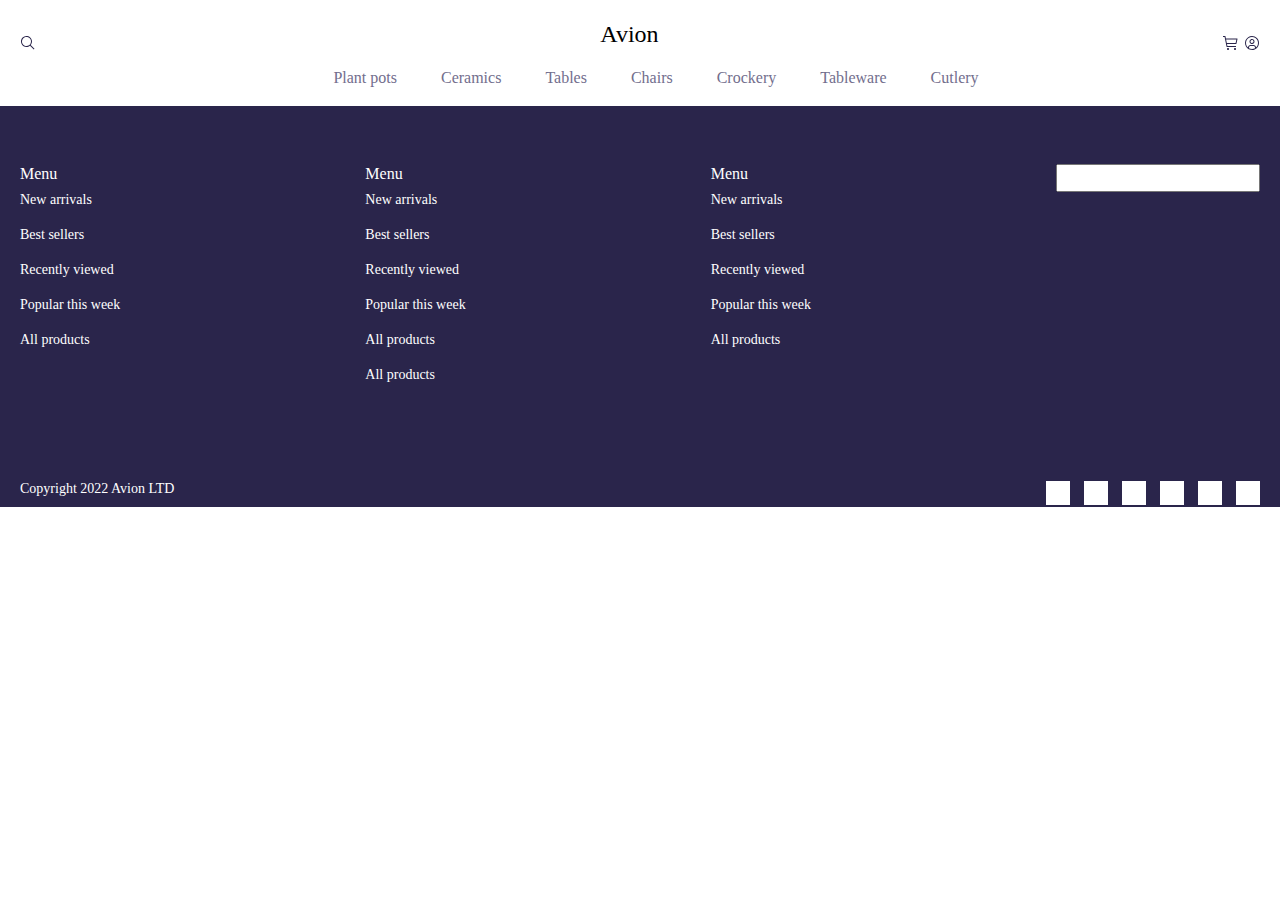
==== index.html @ 00189618 "first commit" ====
<!DOCTYPE html>
<html lang="en">
  <head>
    <meta charset="UTF-8" />
    <meta name="viewport" content="width=device-width, initial-scale=1.0" />
    <title>Document</title>
    <link rel="stylesheet" href="./css/stayle.min.css" />
    <link
      href="https://cdn.jsdelivr.net/npm/bootstrap@5.3.3/dist/css/bootstrap.min.css"
      rel="stylesheet"
      integrity="sha384-QWTKZyjpPEjISv5WaRU9OFeRpok6YctnYmDr5pNlyT2bRjXh0JMhjY6hW+ALEwIH"
      crossorigin="anonymous"
    />
  </head>
  <body>
    <nav class="headera--a">
      <div class="_container_">
        <div
          class="d-flex justify-content-between align-items-center"
          style="padding-top: 20px"
        >
          <img src="./img/Search (2).svg" alt="No img" />
          <p class="head3--p1">Avion</p>
          <div>
            <img src="./img/Shopping--cart.svg" alt="No img" />
            <img src="./img/User--avatar.svg" alt="No img" />
          </div>
        </div>
        <div>
          <ul
            class="d-flex justify-content-center header--_1"
            style="gap: 44px"
          >
            <li><a href="">Plant pots</a></li>
            <li><a href="">Ceramics</a></li>
            <li><a href="">Tables</a></li>
            <li><a href="">Chairs</a></li>
            <li><a href="">Crockery</a></li>
            <li><a href="">Tableware</a></li>
            <li><a href="">Cutlery</a></li>
          </ul>
        </div>
      </div>
    </nav>
    <div class="headera--b">
      <div class="_container_">
        <div class="navbar bg-body-tertiary fixed-top" style="margin: 20px">
          <div class="container-fluid">
            <a class="navbar-brand" href="#">Avion</a>
            <button
              class="navbar-toggler"
              type="button"
              data-bs-toggle="offcanvas"
              data-bs-target="#offcanvasNavbar"
              aria-controls="offcanvasNavbar"
              aria-label="Toggle navigation"
            >
              <span class="navbar-toggler-icon"></span>
            </button>
            <div
              class="offcanvas offcanvas-end"
              tabindex="-1"
              id="offcanvasNavbar"
              aria-labelledby="offcanvasNavbarLabel"
            >
              <div class="offcanvas-header">
                <h5 class="offcanvas-title" id="offcanvasNavbarLabel">Avion</h5>
                <button
                  type="button"
                  class="btn-close"
                  data-bs-dismiss="offcanvas"
                  aria-label="Close"
                ></button>
              </div>
              <div class="offcanvas-body" style="margin: 20px !important">
                <ul
                  class="navbar-nav justify-content-end flex-grow-1 pe-3"
                  style="padding-left: 20px; text-align: center"
                >
                  <li><a href="">Plant pots</a></li>
                  <li><a href="">Ceramics</a></li>
                  <li><a href="">Tables</a></li>
                  <li><a href="">Chairs</a></li>
                  <li><a href="">Crockery</a></li>
                  <li><a href="">Tableware</a></li>
                  <li><a href="">Cutlery</a></li>
                </ul>
              </div>
            </div>
          </div>
        </div>
      </div>
    </div>
    <footer style="background: rgba(42, 37, 75, 1)">
      <div class="_container_">
        <div
          class="d-flex footer__-flex justify-content-between _-foot-_"
          style="padding: 58px 0px 79px 0px"
        >
          <div>
            <h4>Menu</h4>
            <p>New arrivals</p>
            <p>Best sellers</p>
            <p>Recently viewed</p>
            <p>Popular this week</p>
            <p>All products</p>
          </div>
          <div>
            <h4>Menu</h4>
            <p>New arrivals</p>
            <p>Best sellers</p>
            <p>Recently viewed</p>
            <p>Popular this week</p>
            <p>All products</p>
            <p>All products</p>
          </div>
          <div>
            <h4>Menu</h4>
            <p>New arrivals</p>
            <p>Best sellers</p>
            <p>Recently viewed</p>
            <p>Popular this week</p>
            <p>All products</p>
          </div>
          <div>
            <form action="">
              <input type="text" name="" id="" />
            </form>
          </div>
        </div>
        <div class="d-flex justify-content-between">
          <h2>Copyright 2022 Avion LTD</h2>
          <div class="d-flex align-items-center" style="gap: 14px">
            <img src="./img/footer-imgs/Logo--linkedin.svg" alt="No img?" />
            <img src="./img/footer-imgs/Logo--facebook.svg" alt="No img?" />
            <img src="./img/footer-imgs/Logo--instagram.svg" alt="No img?" />
            <img src="./img/footer-imgs/Logo--skype.svg" alt="No img?" />
            <img src="./img/footer-imgs/Logo--twitter.svg" alt="No img?" />
            <img src="./img/footer-imgs/Logo--pinterest.svg" alt="No img?" />
          </div>
        </div>
      </div>
    </footer>
    <script
      src="https://cdn.jsdelivr.net/npm/bootstrap@5.3.3/dist/js/bootstrap.bundle.min.js"
      integrity="sha384-YvpcrYf0tY3lHB60NNkmXc5s9fDVZLESaAA55NDzOxhy9GkcIdslK1eN7N6jIeHz"
      crossorigin="anonymous"
    ></script>
  </body>
</html>
---- css/stayle.min.css ----
@import"https://fonts.googleapis.com/css2?family=Major+Mono+Display&display=swap";*{margin:0;padding:0}*,*::before,*::after{box-sizing:border-box}._container_{max-width:1320px;margin-left:auto;margin-right:auto;padding-left:20px;padding-right:20px}nav{position:sticky;top:0px;background-color:#fff}.head3--p1{font-family:Clash Display;font-size:24px;font-weight:400;line-height:29.52px;color:#000;text-align:left}@media(max-width: 575px){.headera--a{display:none !important}}@media(max-width: 740px){.headera--a .header--_1{gap:20px !important}}.headera--a .header--_1 li{list-style:none}.headera--a .header--_1 li a{font-family:Satoshi;font-size:16px;font-weight:400;line-height:21.6px;color:#726e8d;text-decoration:none;margin-top:40px;text-align:left}.headera--b{margin-top:20px;display:none}@media(max-width: 575px){.headera--b{display:block;padding-top:100px !important;padding:0px 20px}}.headera--b li{padding-top:10px;list-style:none}.headera--b li a{font-family:Satoshi;font-size:16px;font-weight:400;line-height:21.6px;color:#726e8d;text-decoration:none;margin-top:40px;text-align:left}@media(max-width: 576px){.footer__-flex{flex-direction:column !important}}.footer__-flex h4{font-family:Clash Display;font-size:16px;font-weight:400;line-height:19.68px;color:#fff;text-align:left}.footer__-flex p{font-family:Satoshi;font-size:14px;font-weight:400;line-height:18.9px;color:#fff;text-align:left}footer h2{font-family:Satoshi;font-size:14px;font-weight:400;line-height:18.9px;color:#fff}
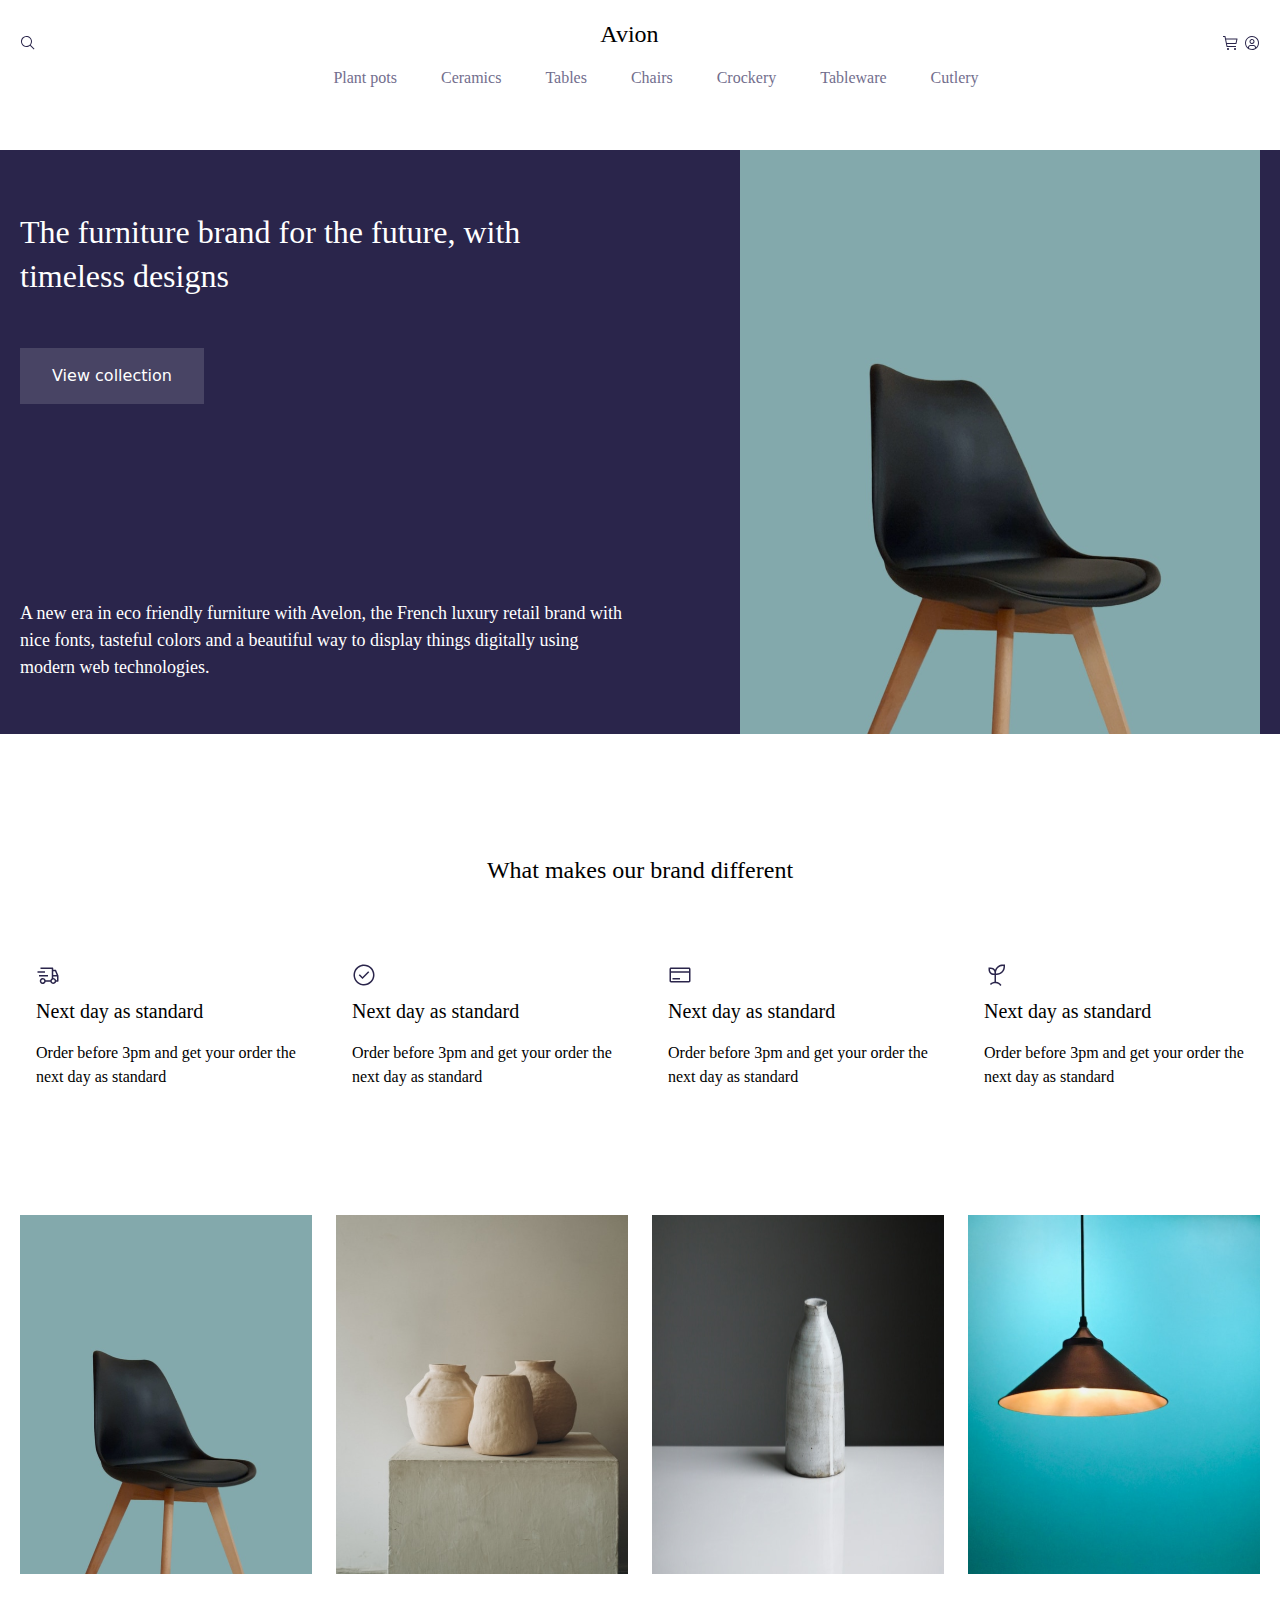
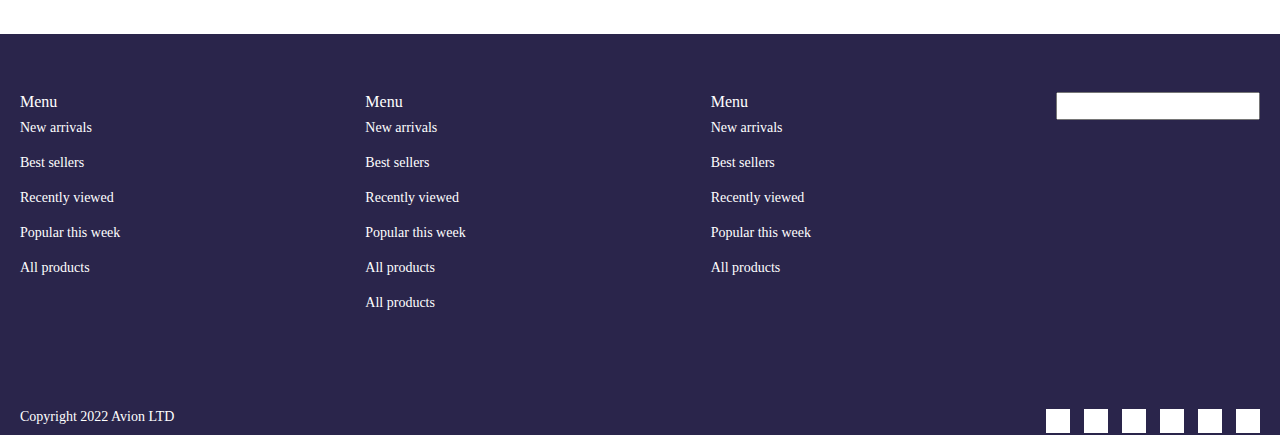
==== commit 92b39c38: "gitdfgdijfgd" ====
--- a/index.html
+++ b/index.html
@@ -5,6 +5,7 @@
     <meta name="viewport" content="width=device-width, initial-scale=1.0" />
     <title>Document</title>
     <link rel="stylesheet" href="./css/stayle.min.css" />
+    <link rel="stylesheet" href="./css/home.min.css" />
     <link
       href="https://cdn.jsdelivr.net/npm/bootstrap@5.3.3/dist/css/bootstrap.min.css"
       rel="stylesheet"
@@ -31,13 +32,13 @@
             class="d-flex justify-content-center header--_1"
             style="gap: 44px"
           >
-            <li><a href="">Plant pots</a></li>
-            <li><a href="">Ceramics</a></li>
-            <li><a href="">Tables</a></li>
-            <li><a href="">Chairs</a></li>
-            <li><a href="">Crockery</a></li>
-            <li><a href="">Tableware</a></li>
-            <li><a href="">Cutlery</a></li>
+            <li><a href="./index.html">Plant pots</a></li>
+            <li><a href="./pages/Ceramics.html">Ceramics</a></li>
+            <li><a href="./pages/Tables.html">Tables</a></li>
+            <li><a href="./pages/Chairs.html">Chairs</a></li>
+            <li><a href="./pages/Crockery.html">Crockery</a></li>
+            <li><a href="./pages/Tableware.html">Tableware</a></li>
+            <li><a href="./pages/Cutlery.html">Cutlery</a></li>
           </ul>
         </div>
       </div>
@@ -77,18 +78,102 @@
                   class="navbar-nav justify-content-end flex-grow-1 pe-3"
                   style="padding-left: 20px; text-align: center"
                 >
-                  <li><a href="">Plant pots</a></li>
-                  <li><a href="">Ceramics</a></li>
-                  <li><a href="">Tables</a></li>
-                  <li><a href="">Chairs</a></li>
-                  <li><a href="">Crockery</a></li>
-                  <li><a href="">Tableware</a></li>
-                  <li><a href="">Cutlery</a></li>
+                  <li><a href="./index.html">Plant pots</a></li>
+                  <li><a href="./pages/Ceramics.html">Ceramics</a></li>
+                  <li><a href="./pages/Tables.html">Tables</a></li>
+                  <li><a href="./pages/Chairs.html">Chairs</a></li>
+                  <li><a href="./pages/Crockery.html">Crockery</a></li>
+                  <li><a href="./pages/Tableware.html">Tableware</a></li>
+                  <li><a href="./pages/Cutlery.html">Cutlery</a></li>
                 </ul>
               </div>
             </div>
           </div>
         </div>
+      </div>
+    </div>
+
+    <div style="background: rgba(42, 37, 75, 1)">
+      <div class="_container_">
+        <div class="home__void d-flex justify-content-between">
+          <div class="void__left">
+            <h1>The furniture brand for the future, with timeless designs</h1>
+            <button>View collection</button>
+            <p>
+              A new era in eco friendly furniture with Avelon, the French luxury
+              retail brand with nice fonts, tasteful colors and a beautiful way
+              to display things digitally using modern web technologies.
+            </p>
+          </div>
+          <img
+            class="void__right"
+            src="./img/home-img/Right Image.svg"
+            alt="No img?"
+          />
+        </div>
+      </div>
+    </div>
+
+    <div class="_container_">
+      <h3 class="catd-hand">What makes our brand different</h3>
+      <div
+        class="row row-cols-1 row-cols-md-4 g-4"
+        style="padding-bottom: 86px"
+      >
+        <div class="col" style="position: relative; z-index: -1">
+          <div class="card h-100" style="border: none">
+            <div class="card-body">
+              <img src="./img/home-img/Delivery.svg" alt="No img?" />
+              <h1>Next day as standard</h1>
+              <p>
+                Order before 3pm and get your order the next day as standard
+              </p>
+            </div>
+          </div>
+        </div>
+        <div class="col" style="position: relative; z-index: -1">
+          <div class="card h-100" style="border: none">
+            <div class="card-body">
+              <img src="./img/home-img/Checkmark--outline.svg" alt="No img?" />
+              <h1>Next day as standard</h1>
+              <p>
+                Order before 3pm and get your order the next day as standard
+              </p>
+            </div>
+          </div>
+        </div>
+        <div class="col" style="position: relative; z-index: -1">
+          <div class="card h-100" style="border: none">
+            <div class="card-body">
+              <img src="./img/home-img/Purchase.svg" alt="No img?" />
+              <h1>Next day as standard</h1>
+              <p>
+                Order before 3pm and get your order the next day as standard
+              </p>
+            </div>
+          </div>
+        </div>
+        <div class="col" style="position: relative; z-index: -1">
+          <div class="card h-100" style="border: none">
+            <div class="card-body">
+              <img src="./img/home-img/Sprout.svg" alt="No img?" />
+              <h1>Next day as standard</h1>
+              <p>
+                Order before 3pm and get your order the next day as standard
+              </p>
+            </div>
+          </div>
+        </div>
+      </div>
+    </div>
+
+    <div class="_container_">
+      <h1></h1>
+      <div class="row row-cols-2 row-cols-md-4 g-12" style="padding-bottom: 60px;">
+        <div class="col"><img class="img-siize" src="./img/home-img/Photo (1).svg" alt="No img?"></div>
+        <div class="col"><img class="img-siize" src="./img/home-img/Photo.svg" alt="No img?"></div>
+        <div class="col"><img class="img-siize" src="./img/home-img/Photo (2).svg" alt="No img?"></div>
+        <div class="col"><img class="img-siize" src="./img/home-img/Photo (3).svg" alt="No img?"></div>
       </div>
     </div>
     <footer style="background: rgba(42, 37, 75, 1)">
@@ -147,4 +232,4 @@
       crossorigin="anonymous"
     ></script>
   </body>
-</html>+</html>
--- a/css/home.min.css
+++ b/css/home.min.css
@@ -0,0 +1 @@
+.home__void{margin-top:60px}@media(max-width: 642px){.home__void .void__left{display:flex;flex-direction:column;align-items:center}}.home__void .void__left h1{padding-top:60px;font-family:Clash Display;font-size:32px;font-weight:400;line-height:44.8px;color:#fff;text-align:left;max-width:513px;padding-bottom:41px}@media(max-width: 667px){.home__void .void__left h1{padding-bottom:0px}}.home__void .void__left button{padding:16px 32px;margin-bottom:196px;background:rgba(249,249,249,.15);border:none;color:#fff}@media(max-width: 867px){.home__void .void__left button{margin-bottom:70px}}@media(max-width: 667px){.home__void .void__left button{margin-bottom:0px;padding:16px 100px;transform:translateY(180px)}}@media(max-width: 420px){.home__void .void__left button{padding:16px 60px;transform:translateY(230px)}}.home__void .void__left p{font-family:Satoshi;font-size:18px;font-weight:400;line-height:27px;color:#fff;max-width:602px;text-align:left}@media(max-width: 667px){.home__void .void__left p{margin-bottom:90px}}@media(max-width: 1145px){.home__void .void__right{width:490px}}@media(max-width: 867px){.home__void .void__right{width:300px}}@media(max-width: 667px){.home__void .void__right{display:none}}.catd-hand{font-family:Clash display;font-size:24px;font-weight:400;line-height:33.6px;color:#000;padding-top:120px;padding-bottom:51px;text-align:center}.card-body h1{padding-top:10px;padding-bottom:8px;font-family:Clash Display;font-size:20px;font-weight:400;line-height:28px;color:#000;text-align:left}.card-body p{font-family:Clash display;font-size:16px;font-weight:400;line-height:24px;color:#000}.img-siize{width:100%}